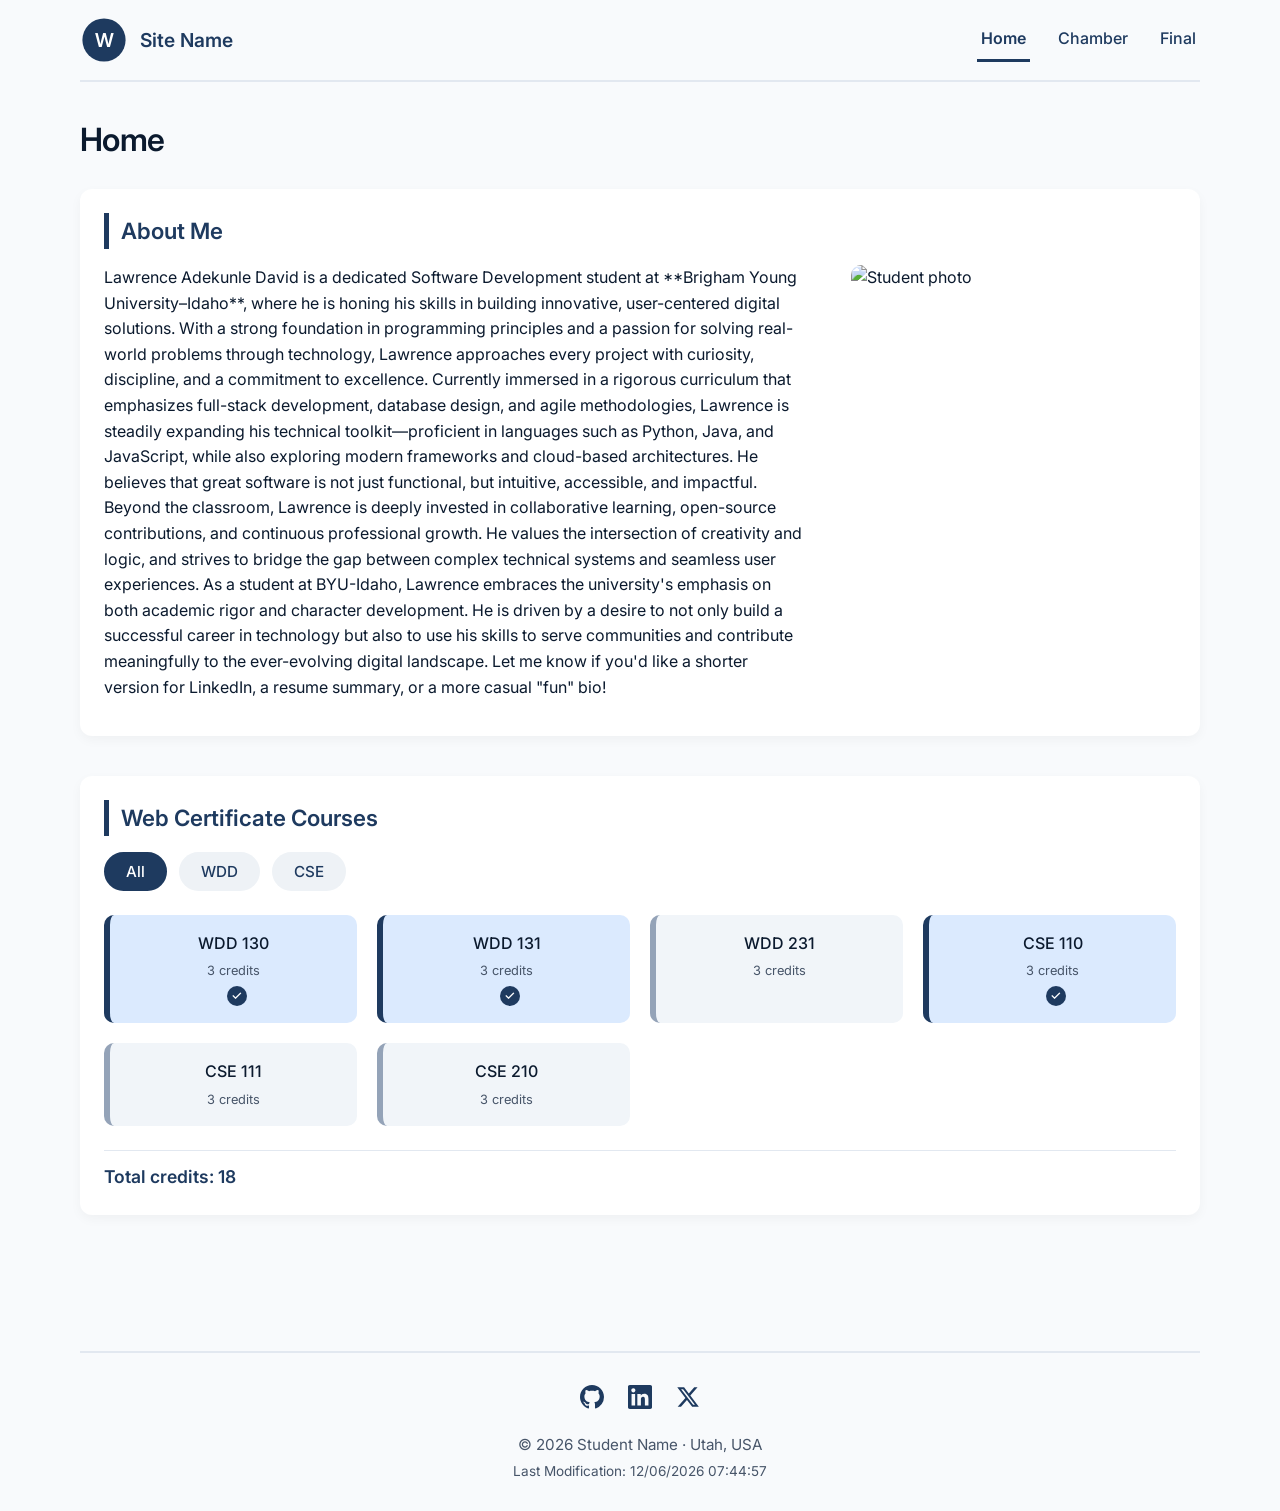
==== index.html @ ae9bb8e6 "update" ====
<!DOCTYPE html>
<html lang="en">
<head>
    <meta charset="UTF-8" />
    <meta name="viewport" content="width=device-width, initial-scale=1.0" />
    <meta name="description" content="WDD 231 – Web Frontend Development I course home page" />
    <meta name="author" content="Lawrence Adekunle David" />
    <title>WDD 231 · Home</title>

    <!-- Google Fonts -->
    <link rel="preconnect" href="https://fonts.googleapis.com" />
    <link rel="preconnect" href="https://fonts.gstatic.com" crossorigin />
    <link href="https://fonts.googleapis.com/css2?family=Inter:opsz,wght@14..32,400;14..32,600&display=swap" rel="stylesheet" />

    <!-- CSS -->
    <link rel="stylesheet" href="styles/normalize.css" />
    <link rel="stylesheet" href="styles/small.css" />
    <link rel="stylesheet" href="styles/larger.css" />

    <!-- JavaScript -->
    <script src="scripts/navigation.js" defer></script>
    <script src="scripts/date.js" defer></script>
    <script src="scripts/course.js" defer></script>
</head>
<body>
    <header>
        <div class="logo">
            <svg xmlns="http://www.w3.org/2000/svg" viewBox="0 0 100 100" width="48" height="48">
                <circle cx="50" cy="50" r="45" fill="#1e3a5f" />
                <text x="50" y="65" font-family="Inter, sans-serif" font-size="40" fill="white" text-anchor="middle" font-weight="600">W</text>
            </svg>
            <span class="site-name">Site Name</span>
        </div>

        <button id="hamburger" aria-label="Toggle navigation menu">
            <span class="bar"></span>
            <span class="bar"></span>
            <span class="bar"></span>
        </button>

        <nav id="primary-nav">
            <ul>
                <li><a href="index.html" class="active">Home</a></li>
                <li><a href="#">Chamber</a></li>
                <li><a href="#">Final</a></li>
            </ul>
        </nav>
    </header>

    <main>
        <h1>Home</h1>

        <!-- Section 1: About Me -->
        <section id="about">
            <h2>About Me</h2>
            <div class="about-content">
                <p>
Lawrence Adekunle David is a dedicated Software Development student at **Brigham Young University–Idaho**, where he is honing his skills in building innovative, user-centered digital solutions. With a strong foundation in programming principles and a passion for solving real-world problems through technology, Lawrence approaches every project with curiosity, discipline, and a commitment to excellence.

Currently immersed in a rigorous curriculum that emphasizes full-stack development, database design, and agile methodologies, Lawrence is steadily expanding his technical toolkit—proficient in languages such as Python, Java, and JavaScript, while also exploring modern frameworks and cloud-based architectures. He believes that great software is not just functional, but intuitive, accessible, and impactful.

Beyond the classroom, Lawrence is deeply invested in collaborative learning, open-source contributions, and continuous professional growth. He values the intersection of creativity and logic, and strives to bridge the gap between complex technical systems and seamless user experiences.

As a student at BYU-Idaho, Lawrence embraces the university's emphasis on both academic rigor and character development. He is driven by a desire to not only build a successful career in technology but also to use his skills to serve communities and contribute meaningfully to the ever-evolving digital landscape.

Let me know if you'd like a shorter version for LinkedIn, a resume summary, or a more casual "fun" bio!
                </p>
                <img src="images/student.webp" alt="Student photo" loading="lazy" width="300" height="200" />
            </div>
        </section>

        <!-- Section 2: Web Certificate Courses -->
        <section id="courses">
            <h2>Web Certificate Courses</h2>
            <div class="filter-buttons">
                <button id="filter-all" class="active-filter">All</button>
                <button id="filter-wdd">WDD</button>
                <button id="filter-cse">CSE</button>
            </div>

            <div id="course-cards" class="course-grid"></div>

            <p id="total-credits">Total credits: 0</p>
        </section>
    </main>

    <footer>
        <div class="social-links">
            <a href="#" aria-label="GitHub">
                <svg width="24" height="24" viewBox="0 0 24 24" fill="currentColor">
                    <path d="M12 0C5.37 0 0 5.37 0 12c0 5.31 3.435 9.795 8.205 11.385.6.105.825-.255.825-.57 0-.285-.015-1.23-.015-2.235-3.015.555-3.795-.735-4.035-1.41-.135-.345-.72-1.41-1.23-1.695-.42-.225-1.02-.78-.015-.795.945-.015 1.62.87 1.845 1.23 1.08 1.815 2.805 1.305 3.495.99.105-.78.42-1.305.765-1.605-2.67-.3-5.46-1.335-5.46-5.925 0-1.305.465-2.385 1.23-3.225-.12-.3-.54-1.53.12-3.15 0 0 1.005-.315 3.3 1.23.96-.27 1.98-.405 3-.405s2.04.135 3 .405c2.295-1.56 3.3-1.23 3.3-1.23.66 1.62.24 2.85.12 3.15.765.84 1.23 1.905 1.23 3.225 0 4.605-2.805 5.625-5.475 5.925.435.375.81 1.095.81 2.22 0 1.605-.015 2.895-.015 3.3 0 .315.225.69.825.57A12.02 12.02 0 0024 12c0-6.63-5.37-12-12-12z"/>
                </svg>
            </a>
            <a href="#" aria-label="LinkedIn">
                <svg width="24" height="24" viewBox="0 0 24 24" fill="currentColor">
                    <path d="M20.447 20.452h-3.554v-5.569c0-1.328-.027-3.037-1.852-3.037-1.853 0-2.136 1.445-2.136 2.939v5.667H9.351V9h3.414v1.561h.046c.477-.9 1.637-1.85 3.37-1.85 3.601 0 4.267 2.37 4.267 5.455v6.286zM5.337 7.433c-1.144 0-2.063-.926-2.063-2.065 0-1.138.92-2.063 2.063-2.063 1.14 0 2.064.925 2.064 2.063 0 1.139-.925 2.065-2.064 2.065zm1.782 13.019H3.555V9h3.564v11.452zM22.225 0H1.771C.792 0 0 .774 0 1.729v20.542C0 23.227.792 24 1.771 24h20.451C23.2 24 24 23.227 24 22.271V1.729C24 .774 23.2 0 22.222 0h.003z"/>
                </svg>
            </a>
            <a href="#" aria-label="X (Twitter)">
                <svg width="24" height="24" viewBox="0 0 24 24" fill="currentColor">
                    <path d="M18.244 2.25h3.308l-7.227 8.26 8.502 11.24H16.17l-5.214-6.817L4.99 21.75H1.68l7.73-8.835L1.254 2.25H8.08l4.713 6.231zm-1.161 17.52h1.833L7.084 4.126H5.117z"/>
                </svg>
            </a>
        </div>

        <p id="copyright">
            &copy; <span id="currentyear"></span> Student Name · Utah, USA
        </p>
        <p id="lastModified">Last Modification: </p>
    </footer>
</body>
</html>
---- styles/small.css ----
/* ----- SMALL.CSS - Mobile-first base styles ----- */

/* Reset & Base */
* {
    margin: 0;
    padding: 0;
    box-sizing: border-box;
}

body {
    font-family: 'Inter', sans-serif;
    background: #f8fafc;
    color: #0b1a2e;
    line-height: 1.6;
    max-width: 1200px;
    margin: 0 auto;
    padding: 0 1.25rem;
}

img {
    max-width: 100%;
    height: auto;
    display: block;
}

/* Color Variables */
:root {
    --primary: #1e3a5f;
    --primary-dark: #0b1a2e;
    --primary-light: #dbeafe;
    --bg-card: #fff;
    --bg-secondary: #f1f5f9;
    --bg-button: #eef2f6;
    --text: #0b1a2e;
    --text-secondary: #475569;
    --border: #e2e8f0;
    --accent: #94a3b8;
}

/* Header */
header {
    display: flex;
    align-items: center;
    justify-content: space-between;
    flex-wrap: wrap;
    padding: 1rem 0;
    border-bottom: 2px solid var(--border);
}

.logo {
    display: flex;
    align-items: center;
    gap: 0.75rem;
}

.site-name {
    font-weight: 600;
    font-size: 1.2rem;
    color: var(--primary);
}

/* Hamburger */
#hamburger {
    display: flex;
    flex-direction: column;
    gap: 5px;
    background: none;
    border: none;
    cursor: pointer;
    padding: 0.5rem;
}

#hamburger .bar {
    display: block;
    width: 28px;
    height: 3px;
    background: var(--primary);
    border-radius: 2px;
    transition: 0.25s;
}

/* Navigation */
#primary-nav {
    display: none;
    width: 100%;
    margin-top: 0.75rem;
}

#primary-nav.open {
    display: block;
}

#primary-nav ul {
    list-style: none;
    display: flex;
    flex-direction: column;
    gap: 0.5rem;
}

#primary-nav a {
    display: block;
    width: 100%;
    padding: 0.5rem 0.25rem;
    font-weight: 500;
    color: var(--primary);
    text-decoration: none;
    border-bottom: 3px solid transparent;
    transition: border-color 0.2s, color 0.2s;
}

#primary-nav a:hover,
#primary-nav a.active {
    border-bottom-color: var(--primary);
}

#primary-nav a.active {
    font-weight: 600;
}

/* Main */
main {
    padding: 2rem 0 3rem;
}

h1 {
    font-size: 2rem;
    font-weight: 600;
    color: var(--primary-dark);
    margin-bottom: 1.5rem;
    letter-spacing: -0.02em;
}

h2 {
    font-size: 1.4rem;
    font-weight: 600;
    color: var(--primary);
    margin-bottom: 1rem;
    padding-left: 0.75rem;
    border-left: 5px solid var(--primary);
}

/* Sections */
section {
    background: var(--bg-card);
    padding: 1.5rem;
    border-radius: 12px;
    box-shadow: 0 4px 12px rgba(0, 0, 0, 0.04);
    margin-bottom: 2.5rem;
}

/* About */
.about-content {
    display: grid;
    grid-template-columns: 1fr;
    gap: 1.5rem;
    align-items: start;
}

.about-content p {
    margin-bottom: 0.75rem;
}

.about-content img {
    border-radius: 10px;
    max-width: 360px;
    justify-self: center;
}

/* Courses */
.filter-buttons {
    display: flex;
    gap: 0.75rem;
    flex-wrap: wrap;
    margin-bottom: 1.5rem;
}

.filter-buttons button {
    padding: 0.5rem 1.25rem;
    font-family: inherit;
    font-weight: 500;
    font-size: 0.95rem;
    color: var(--primary);
    background: var(--bg-button);
    border: 2px solid transparent;
    border-radius: 40px;
    cursor: pointer;
    transition: background 0.2s, transform 0.1s;
}

.filter-buttons button:hover {
    background: #dce3ec;
    transform: scale(0.97);
}

.filter-buttons button.active-filter {
    color: #fff;
    background: var(--primary);
    border-color: var(--primary);
}

.course-grid {
    display: grid;
    grid-template-columns: repeat(auto-fill, minmax(160px, 1fr));
    gap: 1.25rem;
    margin: 1.5rem 0;
}

.course-card {
    padding: 1rem 0.75rem;
    font-weight: 500;
    text-align: center;
    color: var(--text);
    background: var(--bg-secondary);
    border-radius: 10px;
    border-left: 6px solid var(--accent);
    transition: box-shadow 0.2s;
}

.course-card.completed {
    background: var(--primary-light);
    border-left-color: var(--primary);
}

.course-card.completed::after {
    content: "✓";
    display: inline-flex;
    align-items: center;
    justify-content: center;
    width: 20px;
    height: 20px;
    margin-left: 0.4rem;
    font-size: 0.8rem;
    color: #fff;
    background: var(--primary);
    border-radius: 50%;
}

.course-card .credits {
    display: block;
    margin-top: 0.3rem;
    font-size: 0.8rem;
    font-weight: 400;
    color: var(--text-secondary);
}

#total-credits {
    padding-top: 0.75rem;
    margin-top: 0.75rem;
    font-weight: 600;
    font-size: 1.1rem;
    color: var(--primary);
    border-top: 1px solid var(--border);
}

/* Footer */
footer {
    padding: 2rem 0 1.5rem;
    margin-top: 3rem;
    text-align: center;
    color: var(--text-secondary);
    border-top: 2px solid var(--border);
}

footer p {
    margin: 0.25rem 0;
    font-size: 0.95rem;
}

#lastModified {
    font-size: 0.85rem;
}

.social-links {
    display: flex;
    justify-content: center;
    gap: 1.5rem;
    margin-bottom: 1rem;
}

.social-links a {
    color: var(--primary);
    transition: color 0.2s, transform 0.15s;
}

.social-links a:hover {
    color: var(--primary-dark);
    transform: translateY(-2px);
}
---- styles/larger.css ----
/* ----- LARGER.CSS - Styles for screens 640px and above ----- */

@media (min-width: 640px) {
    #hamburger {
        display: none;
    }

    #primary-nav {
        display: flex !important;
        width: auto;
        margin-top: 0;
    }

    #primary-nav ul {
        flex-direction: row;
        gap: 1.5rem;
    }

    #primary-nav a {
        display: inline-block;
        width: auto;
        padding: 0.5rem 0.25rem;
    }

    .about-content {
        grid-template-columns: 2fr 1fr;
        align-items: start;
    }

    .about-content img {
        max-width: 100%;
    }

    .course-grid {
        grid-template-columns: repeat(auto-fill, minmax(200px, 1fr));
    }
}

@media (min-width: 1024px) {
    body {
        padding: 0 2.5rem;
    }
}
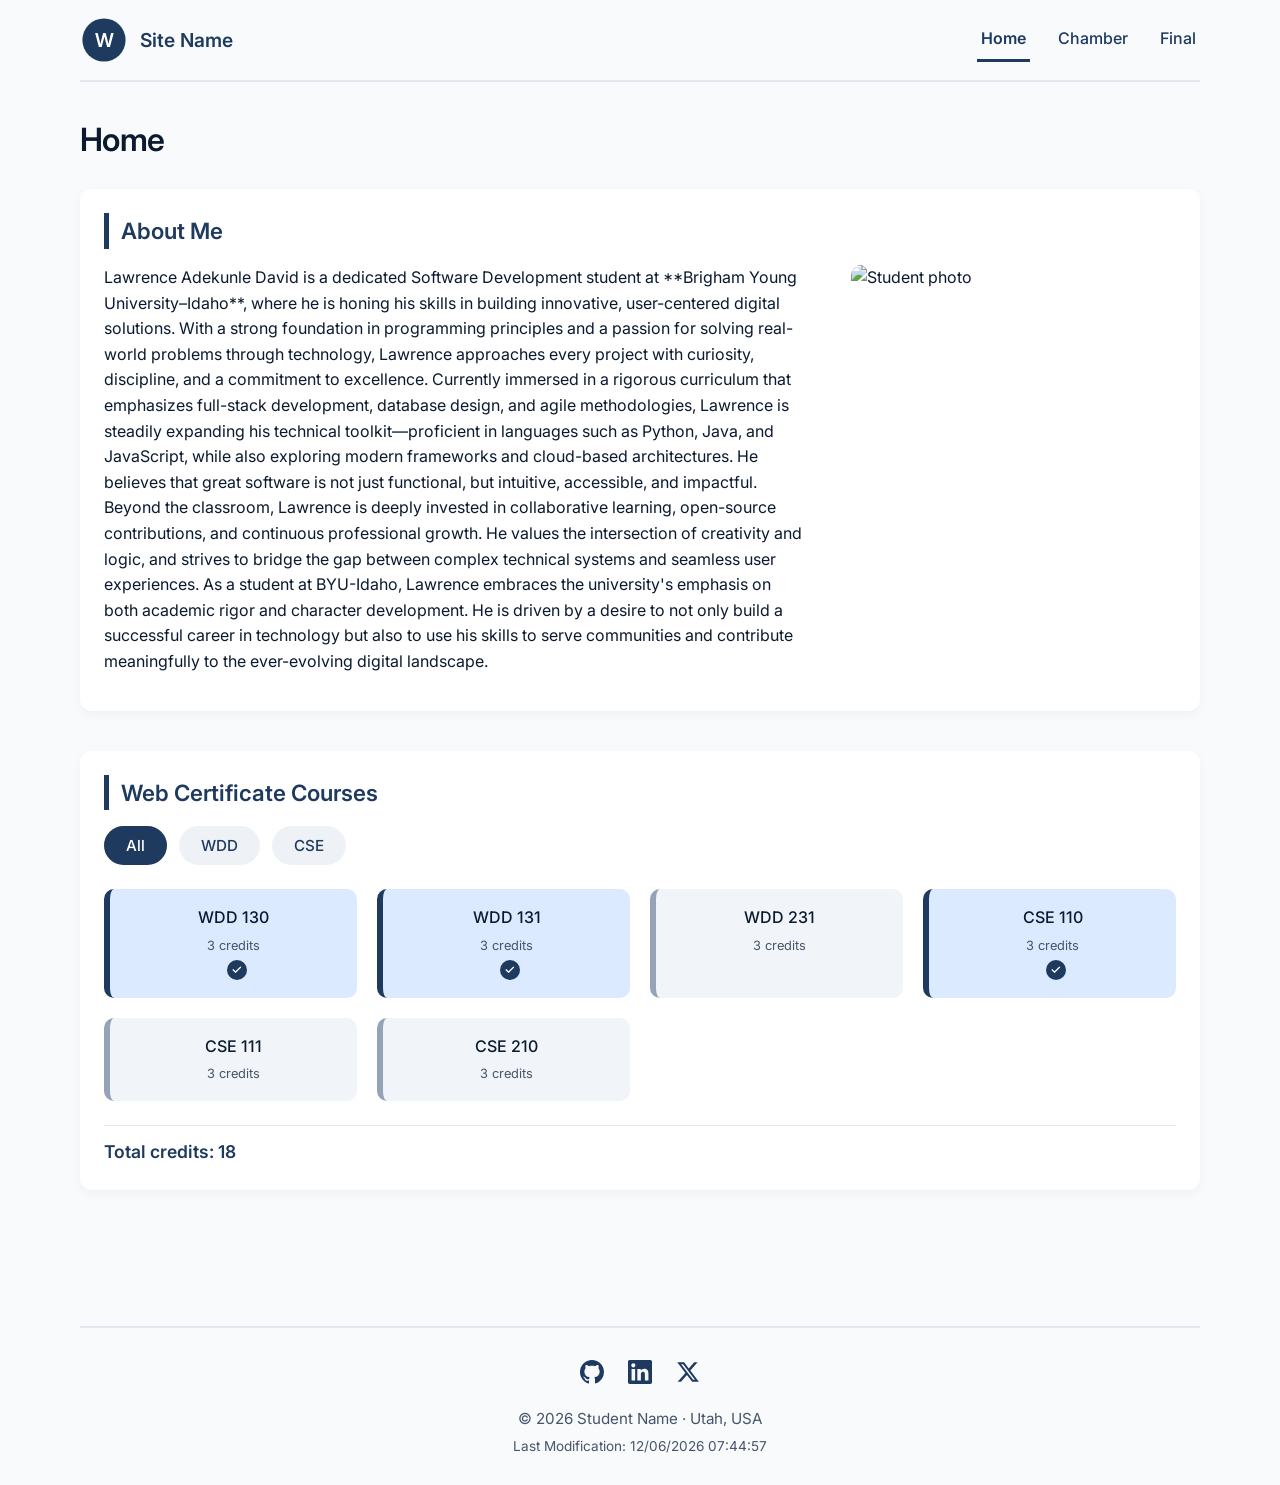
==== commit ee63efe9: "updates" ====
--- a/index.html
+++ b/index.html
@@ -62,8 +62,6 @@
 Beyond the classroom, Lawrence is deeply invested in collaborative learning, open-source contributions, and continuous professional growth. He values the intersection of creativity and logic, and strives to bridge the gap between complex technical systems and seamless user experiences.
 
 As a student at BYU-Idaho, Lawrence embraces the university's emphasis on both academic rigor and character development. He is driven by a desire to not only build a successful career in technology but also to use his skills to serve communities and contribute meaningfully to the ever-evolving digital landscape.
-
-Let me know if you'd like a shorter version for LinkedIn, a resume summary, or a more casual "fun" bio!
                 </p>
                 <img src="images/student.webp" alt="Student photo" loading="lazy" width="300" height="200" />
             </div>
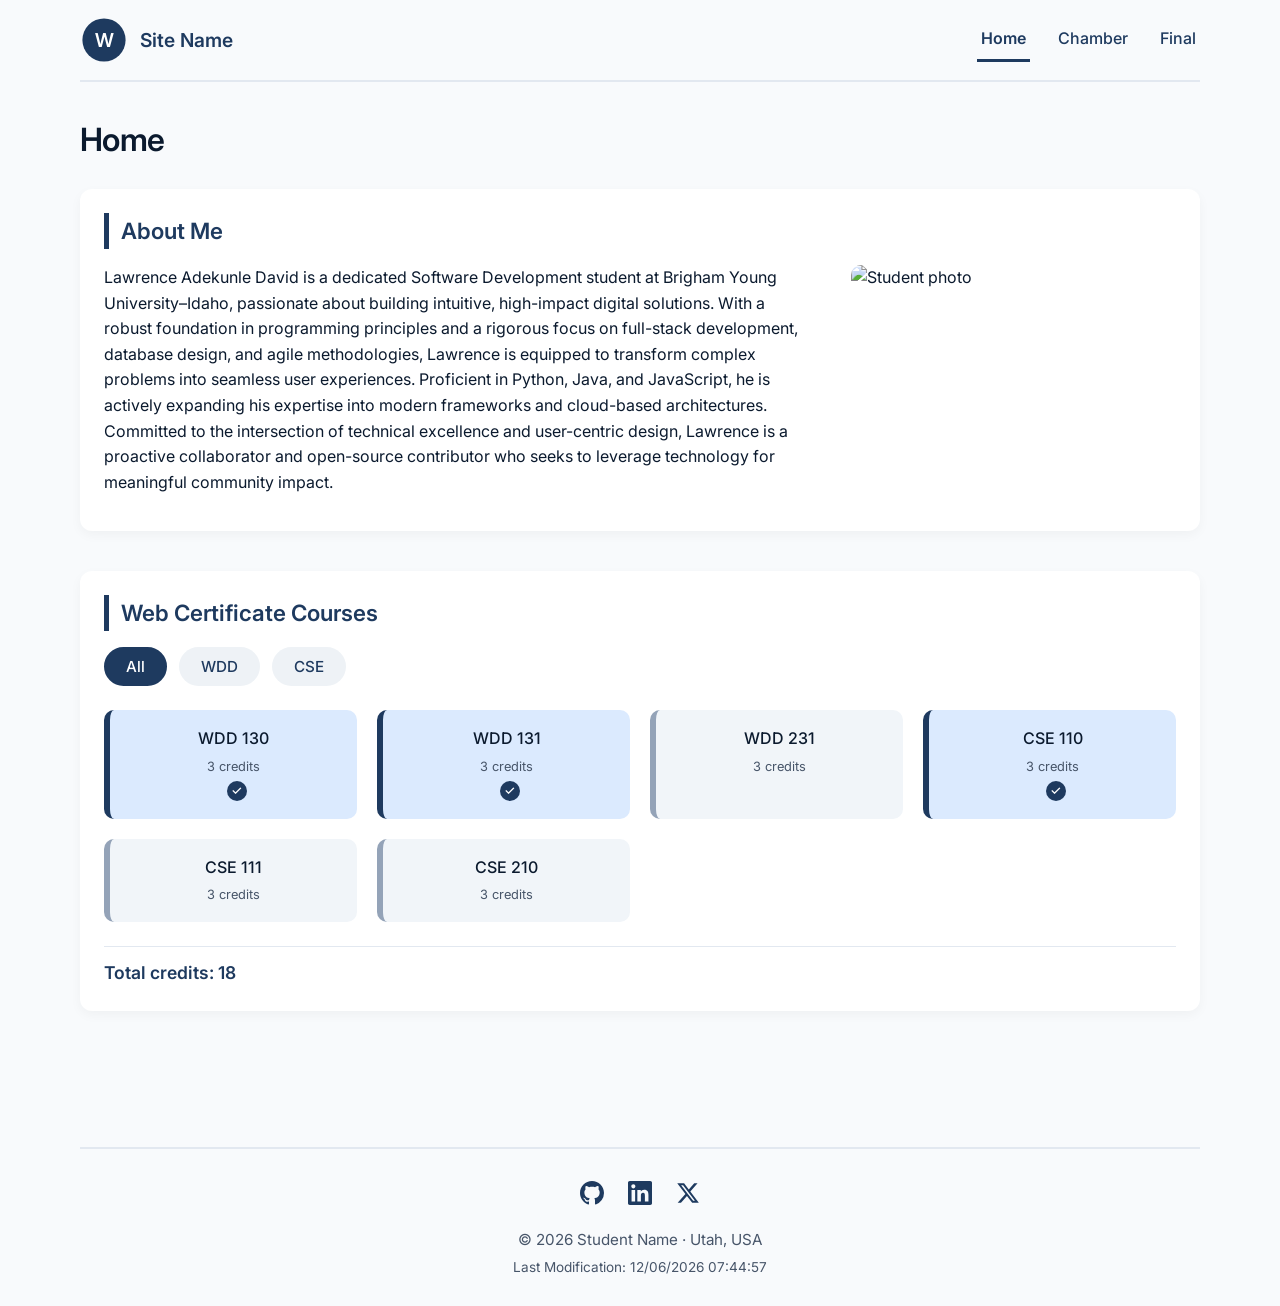
==== commit 6faaf3de: "update" ====
--- a/index.html
+++ b/index.html
@@ -55,13 +55,9 @@
             <h2>About Me</h2>
             <div class="about-content">
                 <p>
-Lawrence Adekunle David is a dedicated Software Development student at **Brigham Young University–Idaho**, where he is honing his skills in building innovative, user-centered digital solutions. With a strong foundation in programming principles and a passion for solving real-world problems through technology, Lawrence approaches every project with curiosity, discipline, and a commitment to excellence.
+Lawrence Adekunle David is a dedicated Software Development student at Brigham Young University–Idaho, passionate about building intuitive, high-impact digital solutions. With a robust foundation in programming principles and a rigorous focus on full-stack development, database design, and agile methodologies, Lawrence is equipped to transform complex problems into seamless user experiences. Proficient in Python, Java, and JavaScript, he is actively expanding his expertise into modern frameworks and cloud-based architectures. Committed to the intersection of technical excellence and user-centric design, Lawrence is a proactive collaborator and open-source contributor who seeks to leverage technology for meaningful community impact.
 
-Currently immersed in a rigorous curriculum that emphasizes full-stack development, database design, and agile methodologies, Lawrence is steadily expanding his technical toolkit—proficient in languages such as Python, Java, and JavaScript, while also exploring modern frameworks and cloud-based architectures. He believes that great software is not just functional, but intuitive, accessible, and impactful.
 
-Beyond the classroom, Lawrence is deeply invested in collaborative learning, open-source contributions, and continuous professional growth. He values the intersection of creativity and logic, and strives to bridge the gap between complex technical systems and seamless user experiences.
-
-As a student at BYU-Idaho, Lawrence embraces the university's emphasis on both academic rigor and character development. He is driven by a desire to not only build a successful career in technology but also to use his skills to serve communities and contribute meaningfully to the ever-evolving digital landscape.
                 </p>
                 <img src="images/student.webp" alt="Student photo" loading="lazy" width="300" height="200" />
             </div>
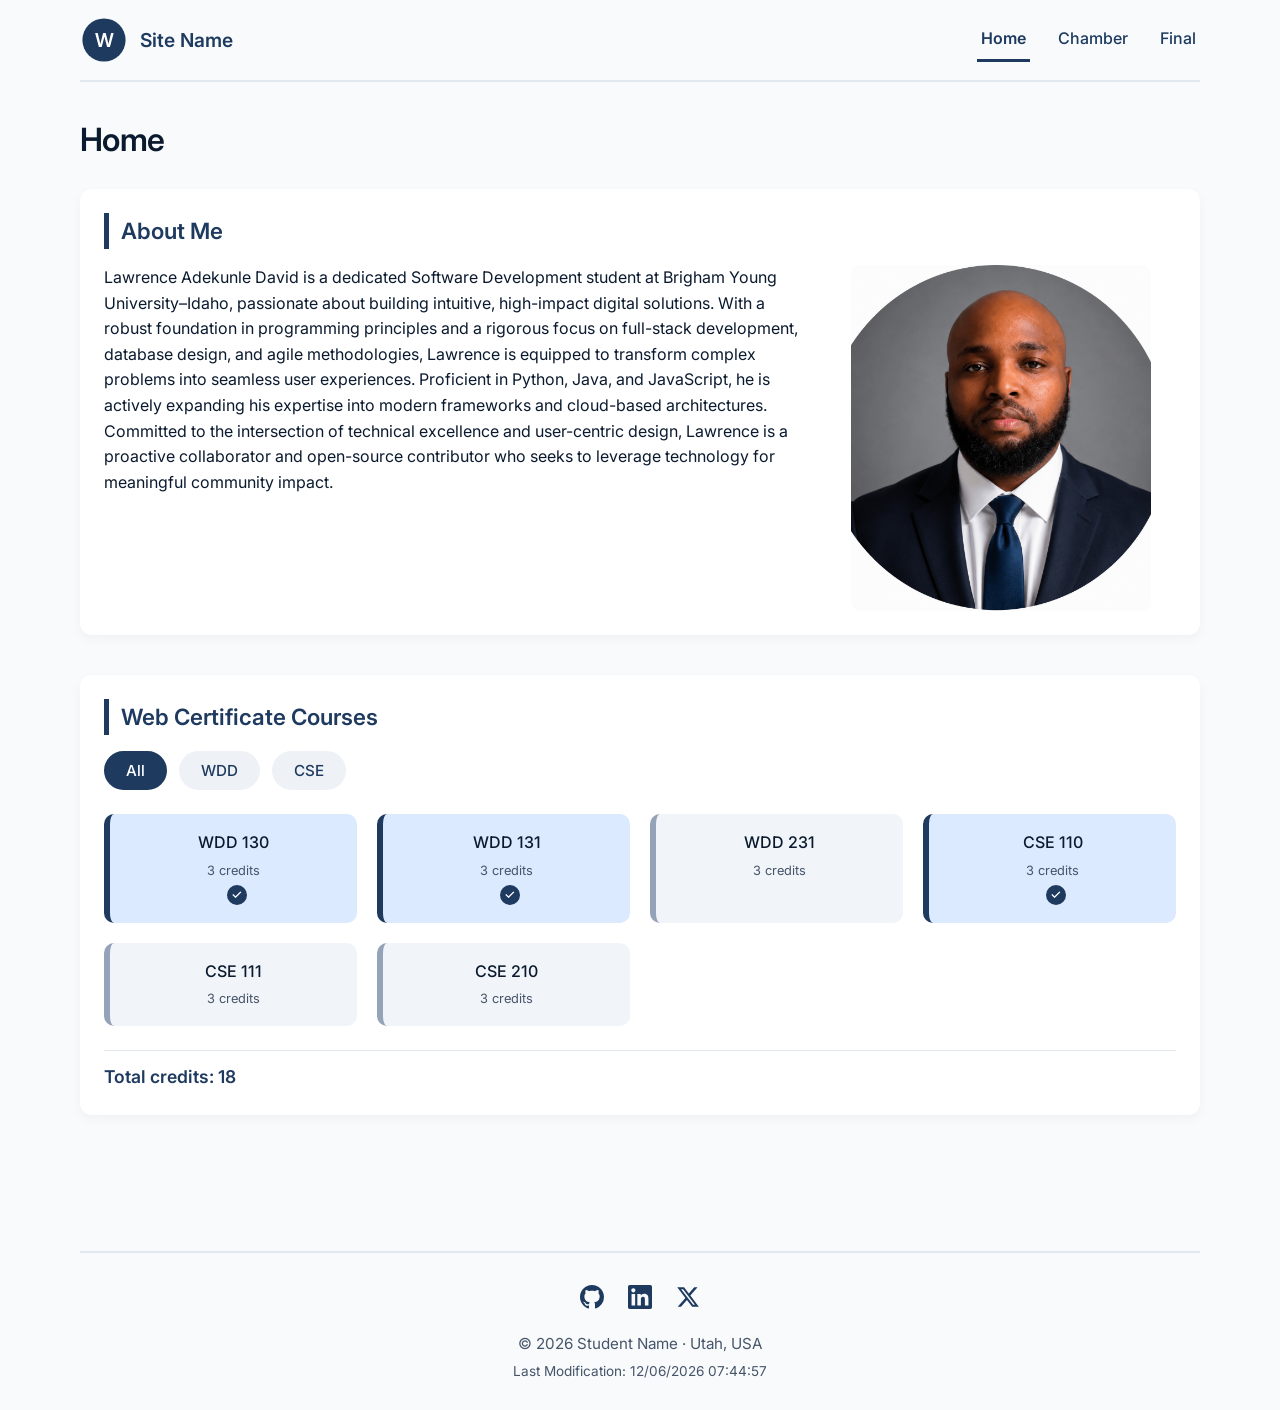
==== commit ab897acb: "updates" ====
--- a/index.html
+++ b/index.html
@@ -59,7 +59,7 @@
 
 
                 </p>
-                <img src="images/student.webp" alt="Student photo" loading="lazy" width="300" height="200" />
+                <img src="images/law.png" alt="Student photo" loading="lazy" width="300" height="200" />
             </div>
         </section>
 
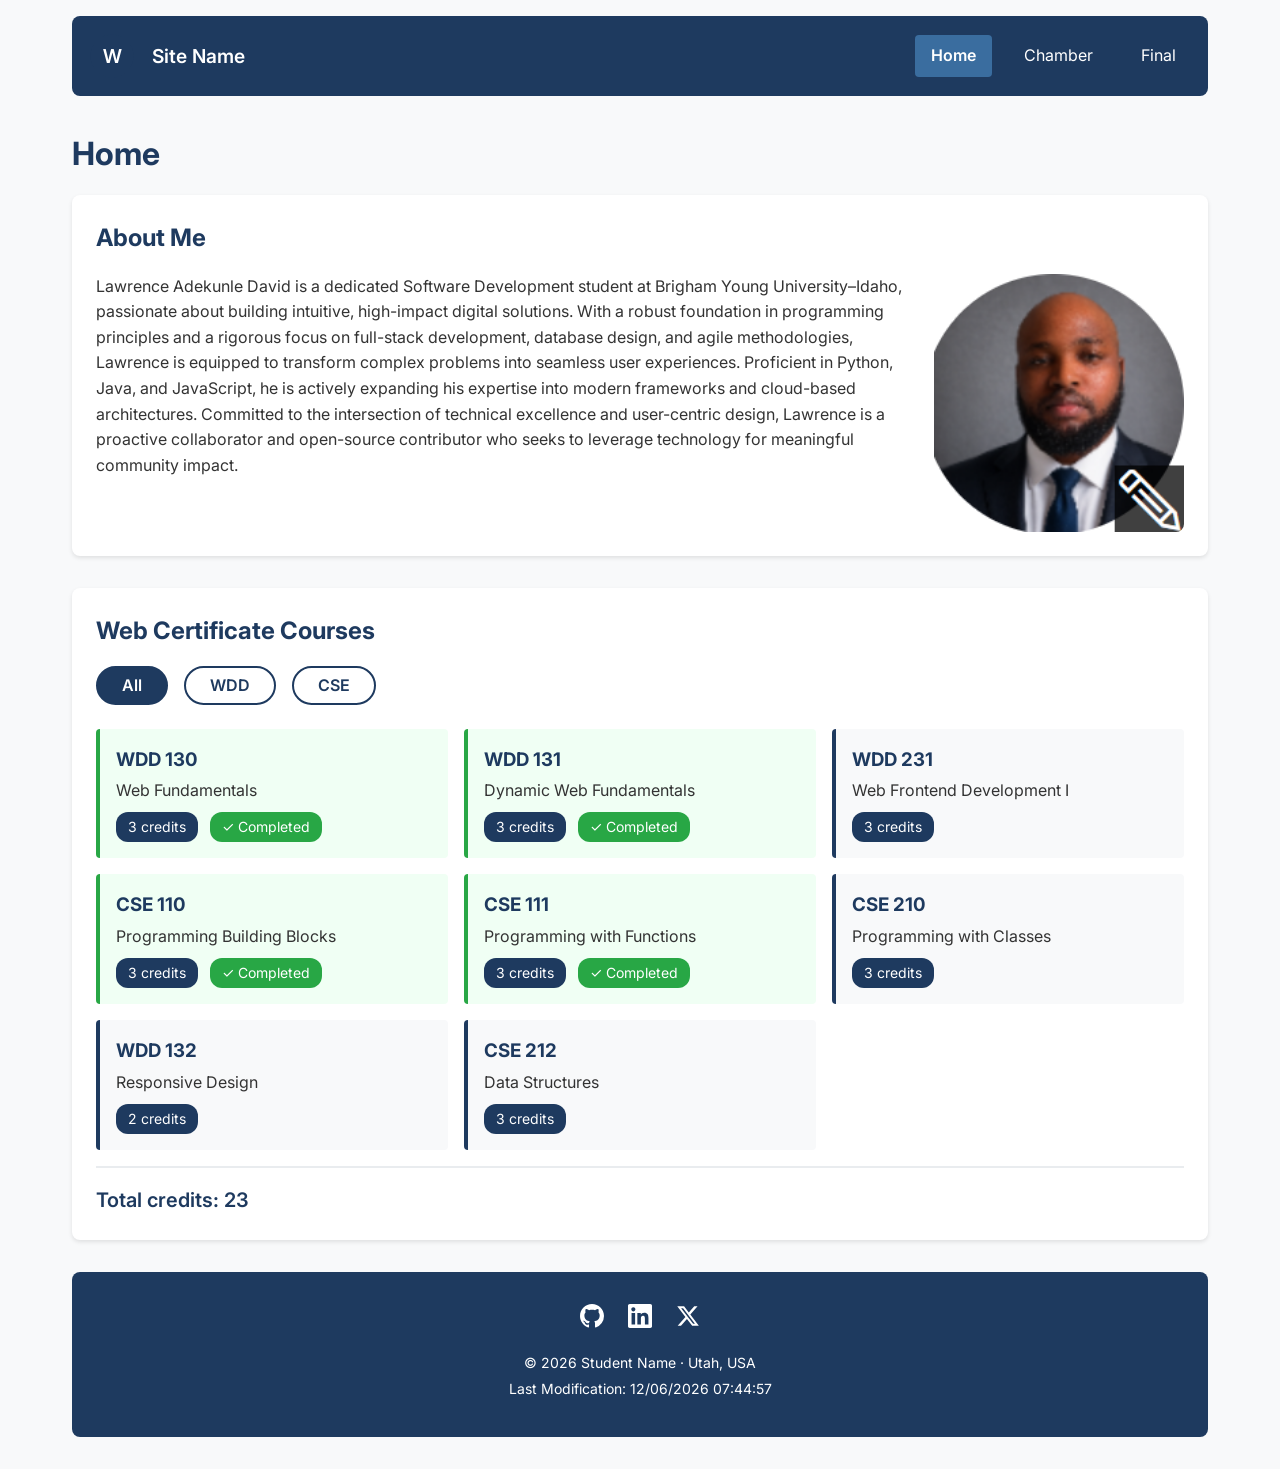
==== commit b015807a: "update" ====
--- a/index.html
+++ b/index.html
@@ -41,7 +41,7 @@
         <nav id="primary-nav">
             <ul>
                 <li><a href="index.html" class="active">Home</a></li>
-                <li><a href="#">Chamber</a></li>
+                <li><a href="chamber/directory.html">Chamber</a></li>
                 <li><a href="#">Final</a></li>
             </ul>
         </nav>
--- a/styles/small.css
+++ b/styles/small.css
@@ -1,6 +1,4 @@
-/* ----- SMALL.CSS - Mobile-first base styles ----- */
-
-/* Reset & Base */
+/* Reset and Base */
 * {
     margin: 0;
     padding: 0;
@@ -9,57 +7,39 @@
 
 body {
     font-family: 'Inter', sans-serif;
-    background: #f8fafc;
-    color: #0b1a2e;
     line-height: 1.6;
+    color: #333;
+    background-color: #f8f9fa;
     max-width: 1200px;
     margin: 0 auto;
-    padding: 0 1.25rem;
-}
-
-img {
-    max-width: 100%;
-    height: auto;
-    display: block;
-}
-
-/* Color Variables */
-:root {
-    --primary: #1e3a5f;
-    --primary-dark: #0b1a2e;
-    --primary-light: #dbeafe;
-    --bg-card: #fff;
-    --bg-secondary: #f1f5f9;
-    --bg-button: #eef2f6;
-    --text: #0b1a2e;
-    --text-secondary: #475569;
-    --border: #e2e8f0;
-    --accent: #94a3b8;
+    padding: 0 1rem;
 }
 
 /* Header */
 header {
     display: flex;
+    justify-content: space-between;
     align-items: center;
-    justify-content: space-between;
-    flex-wrap: wrap;
     padding: 1rem 0;
-    border-bottom: 2px solid var(--border);
+    background-color: #1e3a5f;
+    color: white;
+    border-radius: 8px;
+    margin: 1rem 0;
+    padding: 1rem;
 }
 
 .logo {
     display: flex;
     align-items: center;
-    gap: 0.75rem;
+    gap: 1rem;
 }
 
 .site-name {
-    font-weight: 600;
     font-size: 1.2rem;
-    color: var(--primary);
-}
-
-/* Hamburger */
+    font-weight: 600;
+}
+
+/* Hamburger Menu */
 #hamburger {
     display: flex;
     flex-direction: column;
@@ -67,27 +47,45 @@
     background: none;
     border: none;
     cursor: pointer;
-    padding: 0.5rem;
+    padding: 5px;
+    z-index: 10;
 }
 
 #hamburger .bar {
-    display: block;
-    width: 28px;
+    width: 25px;
     height: 3px;
-    background: var(--primary);
-    border-radius: 2px;
-    transition: 0.25s;
+    background-color: white;
+    transition: 0.3s ease;
+    border-radius: 3px;
+}
+
+#hamburger.active .bar:nth-child(1) {
+    transform: rotate(45deg) translate(5px, 5px);
+}
+
+#hamburger.active .bar:nth-child(2) {
+    opacity: 0;
+}
+
+#hamburger.active .bar:nth-child(3) {
+    transform: rotate(-45deg) translate(5px, -5px);
 }
 
 /* Navigation */
 #primary-nav {
     display: none;
     width: 100%;
-    margin-top: 0.75rem;
 }
 
 #primary-nav.open {
     display: block;
+    position: absolute;
+    top: 80px;
+    left: 0;
+    right: 0;
+    background-color: #1e3a5f;
+    padding: 1rem;
+    border-radius: 0 0 8px 8px;
 }
 
 #primary-nav ul {
@@ -98,176 +96,165 @@
 }
 
 #primary-nav a {
+    color: white;
+    text-decoration: none;
+    padding: 0.5rem 1rem;
+    border-radius: 4px;
     display: block;
+    transition: background-color 0.3s;
+}
+
+#primary-nav a:hover {
+    background-color: #2a4d7a;
+}
+
+#primary-nav a.active {
+    background-color: #3a6d9f;
+    font-weight: 600;
+}
+
+/* Main Content */
+h1 {
+    margin: 2rem 0 1rem;
+    color: #1e3a5f;
+    font-size: 2rem;
+}
+
+h2 {
+    color: #1e3a5f;
+    margin-bottom: 1rem;
+}
+
+/* About Section */
+#about {
+    background: white;
+    padding: 1.5rem;
+    border-radius: 8px;
+    box-shadow: 0 2px 4px rgba(0,0,0,0.1);
+    margin-bottom: 2rem;
+}
+
+.about-content {
+    display: flex;
+    flex-direction: column;
+    gap: 1rem;
+    align-items: center;
+}
+
+.about-content img {
+    border-radius: 8px;
     width: 100%;
-    padding: 0.5rem 0.25rem;
-    font-weight: 500;
-    color: var(--primary);
-    text-decoration: none;
-    border-bottom: 3px solid transparent;
-    transition: border-color 0.2s, color 0.2s;
-}
-
-#primary-nav a:hover,
-#primary-nav a.active {
-    border-bottom-color: var(--primary);
-}
-
-#primary-nav a.active {
-    font-weight: 600;
-}
-
-/* Main */
-main {
-    padding: 2rem 0 3rem;
-}
-
-h1 {
-    font-size: 2rem;
-    font-weight: 600;
-    color: var(--primary-dark);
+    max-width: 300px;
+    height: auto;
+}
+
+/* Courses Section */
+#courses {
+    background: white;
+    padding: 1.5rem;
+    border-radius: 8px;
+    box-shadow: 0 2px 4px rgba(0,0,0,0.1);
+    margin-bottom: 2rem;
+}
+
+.filter-buttons {
+    display: flex;
+    gap: 0.5rem;
     margin-bottom: 1.5rem;
-    letter-spacing: -0.02em;
-}
-
-h2 {
-    font-size: 1.4rem;
-    font-weight: 600;
-    color: var(--primary);
-    margin-bottom: 1rem;
-    padding-left: 0.75rem;
-    border-left: 5px solid var(--primary);
-}
-
-/* Sections */
-section {
-    background: var(--bg-card);
-    padding: 1.5rem;
-    border-radius: 12px;
-    box-shadow: 0 4px 12px rgba(0, 0, 0, 0.04);
-    margin-bottom: 2.5rem;
-}
-
-/* About */
-.about-content {
+    flex-wrap: wrap;
+}
+
+.filter-buttons button {
+    padding: 0.5rem 1.5rem;
+    border: 2px solid #1e3a5f;
+    background: transparent;
+    color: #1e3a5f;
+    border-radius: 25px;
+    cursor: pointer;
+    font-weight: 600;
+    transition: all 0.3s;
+    font-family: 'Inter', sans-serif;
+}
+
+.filter-buttons button:hover {
+    background: #1e3a5f;
+    color: white;
+}
+
+.filter-buttons button.active-filter {
+    background: #1e3a5f;
+    color: white;
+}
+
+/* Course Grid */
+.course-grid {
     display: grid;
     grid-template-columns: 1fr;
-    gap: 1.5rem;
-    align-items: start;
-}
-
-.about-content p {
-    margin-bottom: 0.75rem;
-}
-
-.about-content img {
-    border-radius: 10px;
-    max-width: 360px;
-    justify-self: center;
-}
-
-/* Courses */
-.filter-buttons {
-    display: flex;
-    gap: 0.75rem;
-    flex-wrap: wrap;
-    margin-bottom: 1.5rem;
-}
-
-.filter-buttons button {
-    padding: 0.5rem 1.25rem;
-    font-family: inherit;
-    font-weight: 500;
-    font-size: 0.95rem;
-    color: var(--primary);
-    background: var(--bg-button);
-    border: 2px solid transparent;
-    border-radius: 40px;
-    cursor: pointer;
-    transition: background 0.2s, transform 0.1s;
-}
-
-.filter-buttons button:hover {
-    background: #dce3ec;
-    transform: scale(0.97);
-}
-
-.filter-buttons button.active-filter {
-    color: #fff;
-    background: var(--primary);
-    border-color: var(--primary);
-}
-
-.course-grid {
-    display: grid;
-    grid-template-columns: repeat(auto-fill, minmax(160px, 1fr));
-    gap: 1.25rem;
-    margin: 1.5rem 0;
+    gap: 1rem;
+    margin-bottom: 1rem;
 }
 
 .course-card {
-    padding: 1rem 0.75rem;
-    font-weight: 500;
-    text-align: center;
-    color: var(--text);
-    background: var(--bg-secondary);
-    border-radius: 10px;
-    border-left: 6px solid var(--accent);
-    transition: box-shadow 0.2s;
+    background: #f8f9fa;
+    border-left: 4px solid #1e3a5f;
+    padding: 1rem;
+    border-radius: 4px;
+    transition: transform 0.2s;
+}
+
+.course-card:hover {
+    transform: translateY(-2px);
+    box-shadow: 0 4px 8px rgba(0,0,0,0.1);
 }
 
 .course-card.completed {
-    background: var(--primary-light);
-    border-left-color: var(--primary);
-}
-
-.course-card.completed::after {
-    content: "✓";
-    display: inline-flex;
-    align-items: center;
-    justify-content: center;
-    width: 20px;
-    height: 20px;
-    margin-left: 0.4rem;
-    font-size: 0.8rem;
-    color: #fff;
-    background: var(--primary);
-    border-radius: 50%;
+    border-left-color: #28a745;
+    background: #f0fff4;
+}
+
+.course-card h3 {
+    color: #1e3a5f;
+    margin-bottom: 0.25rem;
 }
 
 .course-card .credits {
-    display: block;
-    margin-top: 0.3rem;
-    font-size: 0.8rem;
-    font-weight: 400;
-    color: var(--text-secondary);
-}
-
+    display: inline-block;
+    background: #1e3a5f;
+    color: white;
+    padding: 0.25rem 0.75rem;
+    border-radius: 12px;
+    font-size: 0.875rem;
+    margin-top: 0.5rem;
+}
+
+.course-card .completed-badge {
+    display: inline-block;
+    background: #28a745;
+    color: white;
+    padding: 0.25rem 0.75rem;
+    border-radius: 12px;
+    font-size: 0.875rem;
+    margin-left: 0.5rem;
+}
+
+/* Total Credits */
 #total-credits {
-    padding-top: 0.75rem;
-    margin-top: 0.75rem;
-    font-weight: 600;
-    font-size: 1.1rem;
-    color: var(--primary);
-    border-top: 1px solid var(--border);
+    font-size: 1.25rem;
+    font-weight: 600;
+    color: #1e3a5f;
+    margin-top: 1rem;
+    padding-top: 1rem;
+    border-top: 2px solid #e9ecef;
 }
 
 /* Footer */
 footer {
-    padding: 2rem 0 1.5rem;
-    margin-top: 3rem;
+    background: #1e3a5f;
+    color: white;
+    padding: 2rem 1.5rem;
+    border-radius: 8px;
+    margin: 2rem 0;
     text-align: center;
-    color: var(--text-secondary);
-    border-top: 2px solid var(--border);
-}
-
-footer p {
-    margin: 0.25rem 0;
-    font-size: 0.95rem;
-}
-
-#lastModified {
-    font-size: 0.85rem;
 }
 
 .social-links {
@@ -278,11 +265,15 @@
 }
 
 .social-links a {
-    color: var(--primary);
-    transition: color 0.2s, transform 0.15s;
+    color: white;
+    transition: color 0.3s;
 }
 
 .social-links a:hover {
-    color: var(--primary-dark);
-    transform: translateY(-2px);
+    color: #a8c8f0;
+}
+
+footer p {
+    margin: 0.25rem 0;
+    font-size: 0.875rem;
 }
--- a/styles/larger.css
+++ b/styles/larger.css
@@ -1,43 +1,58 @@
-/* ----- LARGER.CSS - Styles for screens 640px and above ----- */
-
-@media (min-width: 640px) {
+@media screen and (min-width: 768px) {
+    /* Navigation */
     #hamburger {
         display: none;
     }
 
     #primary-nav {
-        display: flex !important;
+        display: block !important;
+        position: static;
         width: auto;
-        margin-top: 0;
+        background: transparent;
+        padding: 0;
     }
 
     #primary-nav ul {
         flex-direction: row;
-        gap: 1.5rem;
+        gap: 1rem;
     }
 
     #primary-nav a {
-        display: inline-block;
-        width: auto;
-        padding: 0.5rem 0.25rem;
+        padding: 0.5rem 1rem;
     }
 
+    /* About Content */
     .about-content {
-        grid-template-columns: 2fr 1fr;
-        align-items: start;
+        flex-direction: row;
+        gap: 2rem;
+        align-items: flex-start;
+    }
+
+    .about-content p {
+        flex: 1;
     }
 
     .about-content img {
-        max-width: 100%;
+        max-width: 250px;
     }
 
+    /* Course Grid */
     .course-grid {
-        grid-template-columns: repeat(auto-fill, minmax(200px, 1fr));
+        grid-template-columns: repeat(2, 1fr);
+    }
+
+    /* Filter Buttons */
+    .filter-buttons {
+        gap: 1rem;
     }
 }
 
-@media (min-width: 1024px) {
+@media screen and (min-width: 1024px) {
+    .course-grid {
+        grid-template-columns: repeat(3, 1fr);
+    }
+
     body {
-        padding: 0 2.5rem;
+        padding: 0 2rem;
     }
 }
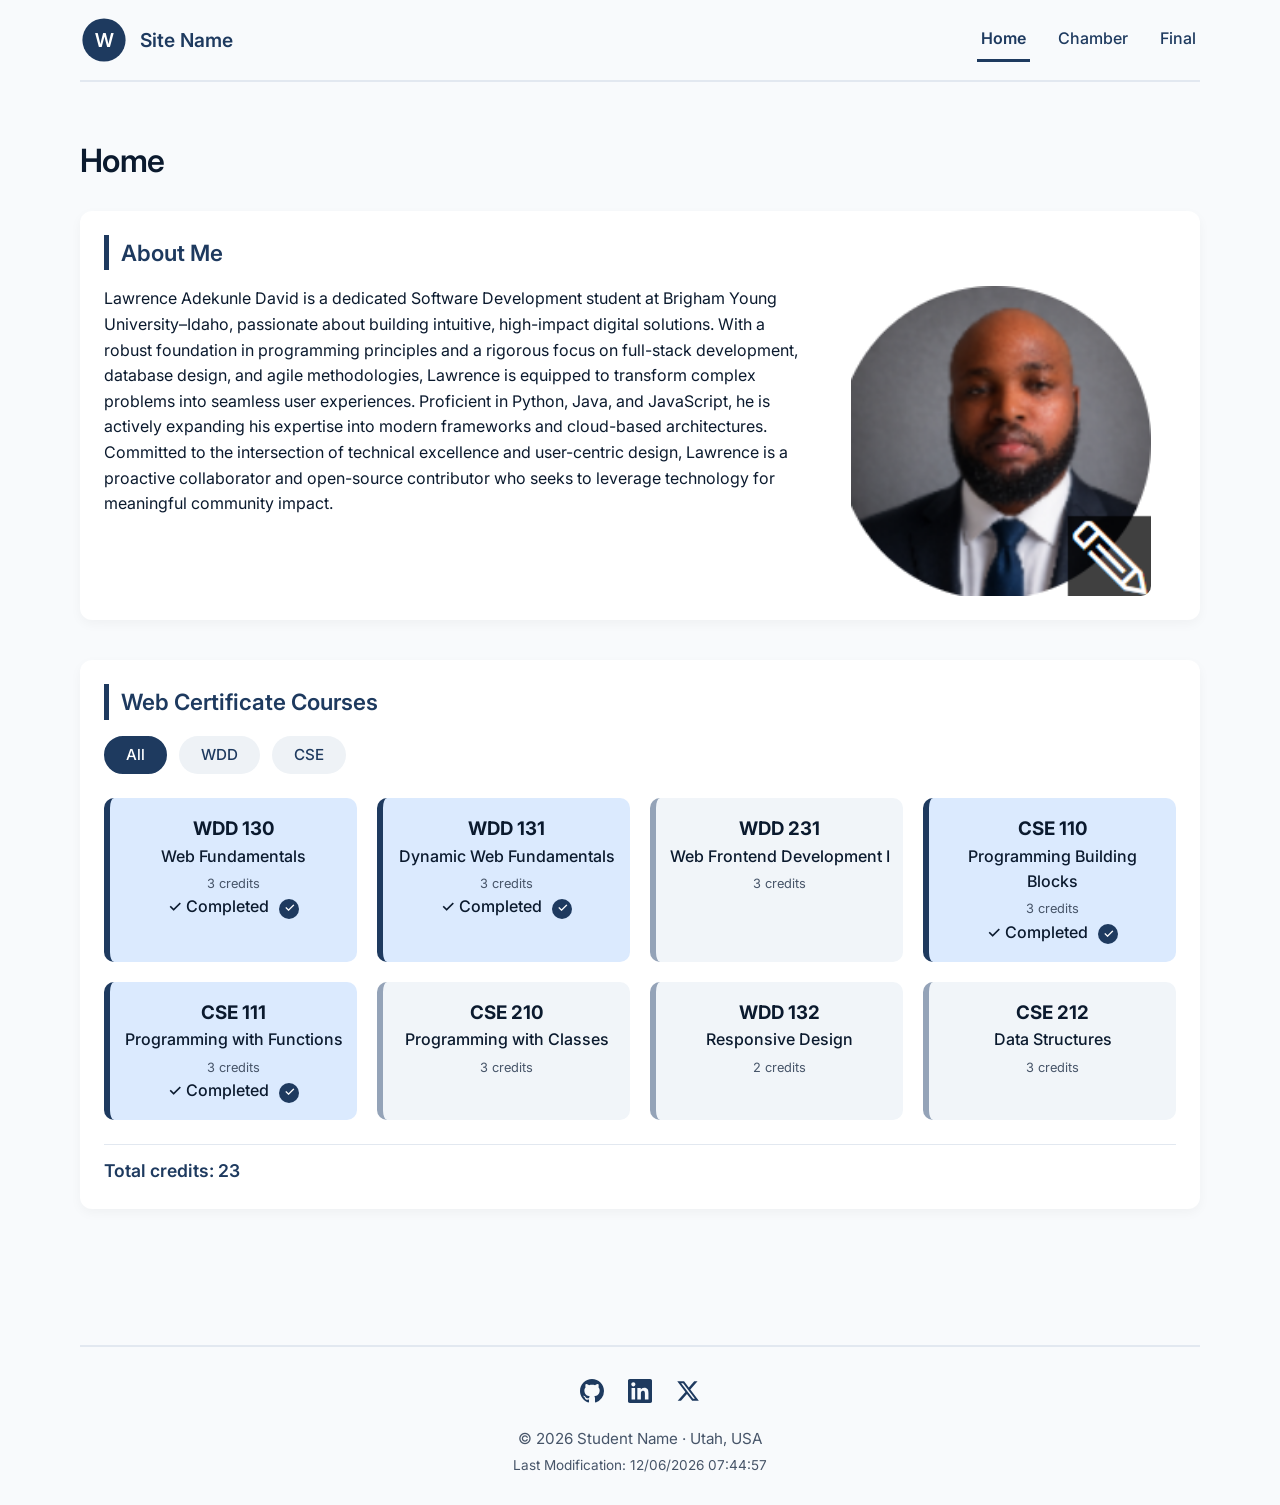
==== commit 6a520821: "update" ====
--- a/index.html
+++ b/index.html
@@ -41,7 +41,7 @@
         <nav id="primary-nav">
             <ul>
                 <li><a href="index.html" class="active">Home</a></li>
-                <li><a href="chamber/directory.html">Chamber</a></li>
+                <li><a href="chamber/index.html">Chamber</a></li>
                 <li><a href="#">Final</a></li>
             </ul>
         </nav>
--- a/styles/small.css
+++ b/styles/small.css
@@ -1,4 +1,6 @@
-/* Reset and Base */
+/* ----- SMALL.CSS - Mobile-first base styles ----- */
+
+/* Reset & Base */
 * {
     margin: 0;
     padding: 0;
@@ -7,39 +9,57 @@
 
 body {
     font-family: 'Inter', sans-serif;
+    background: #f8fafc;
+    color: #0b1a2e;
     line-height: 1.6;
-    color: #333;
-    background-color: #f8f9fa;
     max-width: 1200px;
     margin: 0 auto;
-    padding: 0 1rem;
+    padding: 0 1.25rem;
+}
+
+img {
+    max-width: 100%;
+    height: auto;
+    display: block;
+}
+
+/* Color Variables */
+:root {
+    --primary: #1e3a5f;
+    --primary-dark: #0b1a2e;
+    --primary-light: #dbeafe;
+    --bg-card: #fff;
+    --bg-secondary: #f1f5f9;
+    --bg-button: #eef2f6;
+    --text: #0b1a2e;
+    --text-secondary: #475569;
+    --border: #e2e8f0;
+    --accent: #94a3b8;
 }
 
 /* Header */
 header {
     display: flex;
+    align-items: center;
     justify-content: space-between;
+    flex-wrap: wrap;
+    padding: 1rem 0;
+    border-bottom: 2px solid var(--border);
+}
+
+.logo {
+    display: flex;
     align-items: center;
-    padding: 1rem 0;
-    background-color: #1e3a5f;
-    color: white;
-    border-radius: 8px;
-    margin: 1rem 0;
-    padding: 1rem;
-}
-
-.logo {
-    display: flex;
-    align-items: center;
-    gap: 1rem;
+    gap: 0.75rem;
 }
 
 .site-name {
+    font-weight: 600;
     font-size: 1.2rem;
-    font-weight: 600;
-}
-
-/* Hamburger Menu */
+    color: var(--primary);
+}
+
+/* Hamburger */
 #hamburger {
     display: flex;
     flex-direction: column;
@@ -47,45 +67,27 @@
     background: none;
     border: none;
     cursor: pointer;
-    padding: 5px;
-    z-index: 10;
+    padding: 0.5rem;
 }
 
 #hamburger .bar {
-    width: 25px;
+    display: block;
+    width: 28px;
     height: 3px;
-    background-color: white;
-    transition: 0.3s ease;
-    border-radius: 3px;
-}
-
-#hamburger.active .bar:nth-child(1) {
-    transform: rotate(45deg) translate(5px, 5px);
-}
-
-#hamburger.active .bar:nth-child(2) {
-    opacity: 0;
-}
-
-#hamburger.active .bar:nth-child(3) {
-    transform: rotate(-45deg) translate(5px, -5px);
+    background: var(--primary);
+    border-radius: 2px;
+    transition: 0.25s;
 }
 
 /* Navigation */
 #primary-nav {
     display: none;
     width: 100%;
+    margin-top: 0.75rem;
 }
 
 #primary-nav.open {
     display: block;
-    position: absolute;
-    top: 80px;
-    left: 0;
-    right: 0;
-    background-color: #1e3a5f;
-    padding: 1rem;
-    border-radius: 0 0 8px 8px;
 }
 
 #primary-nav ul {
@@ -96,165 +98,176 @@
 }
 
 #primary-nav a {
-    color: white;
+    display: block;
+    width: 100%;
+    padding: 0.5rem 0.25rem;
+    font-weight: 500;
+    color: var(--primary);
     text-decoration: none;
-    padding: 0.5rem 1rem;
-    border-radius: 4px;
-    display: block;
-    transition: background-color 0.3s;
-}
-
-#primary-nav a:hover {
-    background-color: #2a4d7a;
-}
-
+    border-bottom: 3px solid transparent;
+    transition: border-color 0.2s, color 0.2s;
+}
+
+#primary-nav a:hover,
 #primary-nav a.active {
-    background-color: #3a6d9f;
-    font-weight: 600;
-}
-
-/* Main Content */
+    border-bottom-color: var(--primary);
+}
+
+#primary-nav a.active {
+    font-weight: 600;
+}
+
+/* Main */
+main {
+    padding: 2rem 0 3rem;
+}
+
 h1 {
-    margin: 2rem 0 1rem;
-    color: #1e3a5f;
     font-size: 2rem;
+    font-weight: 600;
+    color: var(--primary-dark);
+    margin-bottom: 1.5rem;
+    letter-spacing: -0.02em;
 }
 
 h2 {
-    color: #1e3a5f;
+    font-size: 1.4rem;
+    font-weight: 600;
+    color: var(--primary);
     margin-bottom: 1rem;
-}
-
-/* About Section */
-#about {
-    background: white;
+    padding-left: 0.75rem;
+    border-left: 5px solid var(--primary);
+}
+
+/* Sections */
+section {
+    background: var(--bg-card);
     padding: 1.5rem;
-    border-radius: 8px;
-    box-shadow: 0 2px 4px rgba(0,0,0,0.1);
-    margin-bottom: 2rem;
-}
-
+    border-radius: 12px;
+    box-shadow: 0 4px 12px rgba(0, 0, 0, 0.04);
+    margin-bottom: 2.5rem;
+}
+
+/* About */
 .about-content {
-    display: flex;
-    flex-direction: column;
-    gap: 1rem;
-    align-items: center;
+    display: grid;
+    grid-template-columns: 1fr;
+    gap: 1.5rem;
+    align-items: start;
+}
+
+.about-content p {
+    margin-bottom: 0.75rem;
 }
 
 .about-content img {
-    border-radius: 8px;
-    width: 100%;
-    max-width: 300px;
-    height: auto;
-}
-
-/* Courses Section */
-#courses {
-    background: white;
-    padding: 1.5rem;
-    border-radius: 8px;
-    box-shadow: 0 2px 4px rgba(0,0,0,0.1);
-    margin-bottom: 2rem;
-}
-
+    border-radius: 10px;
+    max-width: 360px;
+    justify-self: center;
+}
+
+/* Courses */
 .filter-buttons {
     display: flex;
-    gap: 0.5rem;
+    gap: 0.75rem;
+    flex-wrap: wrap;
     margin-bottom: 1.5rem;
-    flex-wrap: wrap;
 }
 
 .filter-buttons button {
-    padding: 0.5rem 1.5rem;
-    border: 2px solid #1e3a5f;
-    background: transparent;
-    color: #1e3a5f;
-    border-radius: 25px;
+    padding: 0.5rem 1.25rem;
+    font-family: inherit;
+    font-weight: 500;
+    font-size: 0.95rem;
+    color: var(--primary);
+    background: var(--bg-button);
+    border: 2px solid transparent;
+    border-radius: 40px;
     cursor: pointer;
-    font-weight: 600;
-    transition: all 0.3s;
-    font-family: 'Inter', sans-serif;
+    transition: background 0.2s, transform 0.1s;
 }
 
 .filter-buttons button:hover {
-    background: #1e3a5f;
-    color: white;
+    background: #dce3ec;
+    transform: scale(0.97);
 }
 
 .filter-buttons button.active-filter {
-    background: #1e3a5f;
-    color: white;
-}
-
-/* Course Grid */
+    color: #fff;
+    background: var(--primary);
+    border-color: var(--primary);
+}
+
 .course-grid {
     display: grid;
-    grid-template-columns: 1fr;
-    gap: 1rem;
-    margin-bottom: 1rem;
+    grid-template-columns: repeat(auto-fill, minmax(160px, 1fr));
+    gap: 1.25rem;
+    margin: 1.5rem 0;
 }
 
 .course-card {
-    background: #f8f9fa;
-    border-left: 4px solid #1e3a5f;
-    padding: 1rem;
-    border-radius: 4px;
-    transition: transform 0.2s;
-}
-
-.course-card:hover {
-    transform: translateY(-2px);
-    box-shadow: 0 4px 8px rgba(0,0,0,0.1);
+    padding: 1rem 0.75rem;
+    font-weight: 500;
+    text-align: center;
+    color: var(--text);
+    background: var(--bg-secondary);
+    border-radius: 10px;
+    border-left: 6px solid var(--accent);
+    transition: box-shadow 0.2s;
 }
 
 .course-card.completed {
-    border-left-color: #28a745;
-    background: #f0fff4;
-}
-
-.course-card h3 {
-    color: #1e3a5f;
-    margin-bottom: 0.25rem;
+    background: var(--primary-light);
+    border-left-color: var(--primary);
+}
+
+.course-card.completed::after {
+    content: "✓";
+    display: inline-flex;
+    align-items: center;
+    justify-content: center;
+    width: 20px;
+    height: 20px;
+    margin-left: 0.4rem;
+    font-size: 0.8rem;
+    color: #fff;
+    background: var(--primary);
+    border-radius: 50%;
 }
 
 .course-card .credits {
-    display: inline-block;
-    background: #1e3a5f;
-    color: white;
-    padding: 0.25rem 0.75rem;
-    border-radius: 12px;
-    font-size: 0.875rem;
-    margin-top: 0.5rem;
-}
-
-.course-card .completed-badge {
-    display: inline-block;
-    background: #28a745;
-    color: white;
-    padding: 0.25rem 0.75rem;
-    border-radius: 12px;
-    font-size: 0.875rem;
-    margin-left: 0.5rem;
-}
-
-/* Total Credits */
+    display: block;
+    margin-top: 0.3rem;
+    font-size: 0.8rem;
+    font-weight: 400;
+    color: var(--text-secondary);
+}
+
 #total-credits {
-    font-size: 1.25rem;
-    font-weight: 600;
-    color: #1e3a5f;
-    margin-top: 1rem;
-    padding-top: 1rem;
-    border-top: 2px solid #e9ecef;
+    padding-top: 0.75rem;
+    margin-top: 0.75rem;
+    font-weight: 600;
+    font-size: 1.1rem;
+    color: var(--primary);
+    border-top: 1px solid var(--border);
 }
 
 /* Footer */
 footer {
-    background: #1e3a5f;
-    color: white;
-    padding: 2rem 1.5rem;
-    border-radius: 8px;
-    margin: 2rem 0;
+    padding: 2rem 0 1.5rem;
+    margin-top: 3rem;
     text-align: center;
+    color: var(--text-secondary);
+    border-top: 2px solid var(--border);
+}
+
+footer p {
+    margin: 0.25rem 0;
+    font-size: 0.95rem;
+}
+
+#lastModified {
+    font-size: 0.85rem;
 }
 
 .social-links {
@@ -265,15 +278,11 @@
 }
 
 .social-links a {
-    color: white;
-    transition: color 0.3s;
+    color: var(--primary);
+    transition: color 0.2s, transform 0.15s;
 }
 
 .social-links a:hover {
-    color: #a8c8f0;
-}
-
-footer p {
-    margin: 0.25rem 0;
-    font-size: 0.875rem;
+    color: var(--primary-dark);
+    transform: translateY(-2px);
 }
--- a/styles/larger.css
+++ b/styles/larger.css
@@ -1,58 +1,43 @@
-@media screen and (min-width: 768px) {
-    /* Navigation */
+/* ----- LARGER.CSS - Styles for screens 640px and above ----- */
+
+@media (min-width: 640px) {
     #hamburger {
         display: none;
     }
 
     #primary-nav {
-        display: block !important;
-        position: static;
+        display: flex !important;
         width: auto;
-        background: transparent;
-        padding: 0;
+        margin-top: 0;
     }
 
     #primary-nav ul {
         flex-direction: row;
-        gap: 1rem;
+        gap: 1.5rem;
     }
 
     #primary-nav a {
-        padding: 0.5rem 1rem;
+        display: inline-block;
+        width: auto;
+        padding: 0.5rem 0.25rem;
     }
 
-    /* About Content */
     .about-content {
-        flex-direction: row;
-        gap: 2rem;
-        align-items: flex-start;
-    }
-
-    .about-content p {
-        flex: 1;
+        grid-template-columns: 2fr 1fr;
+        align-items: start;
     }
 
     .about-content img {
-        max-width: 250px;
+        max-width: 100%;
     }
 
-    /* Course Grid */
     .course-grid {
-        grid-template-columns: repeat(2, 1fr);
-    }
-
-    /* Filter Buttons */
-    .filter-buttons {
-        gap: 1rem;
+        grid-template-columns: repeat(auto-fill, minmax(200px, 1fr));
     }
 }
 
-@media screen and (min-width: 1024px) {
-    .course-grid {
-        grid-template-columns: repeat(3, 1fr);
-    }
-
+@media (min-width: 1024px) {
     body {
-        padding: 0 2rem;
+        padding: 0 2.5rem;
     }
 }
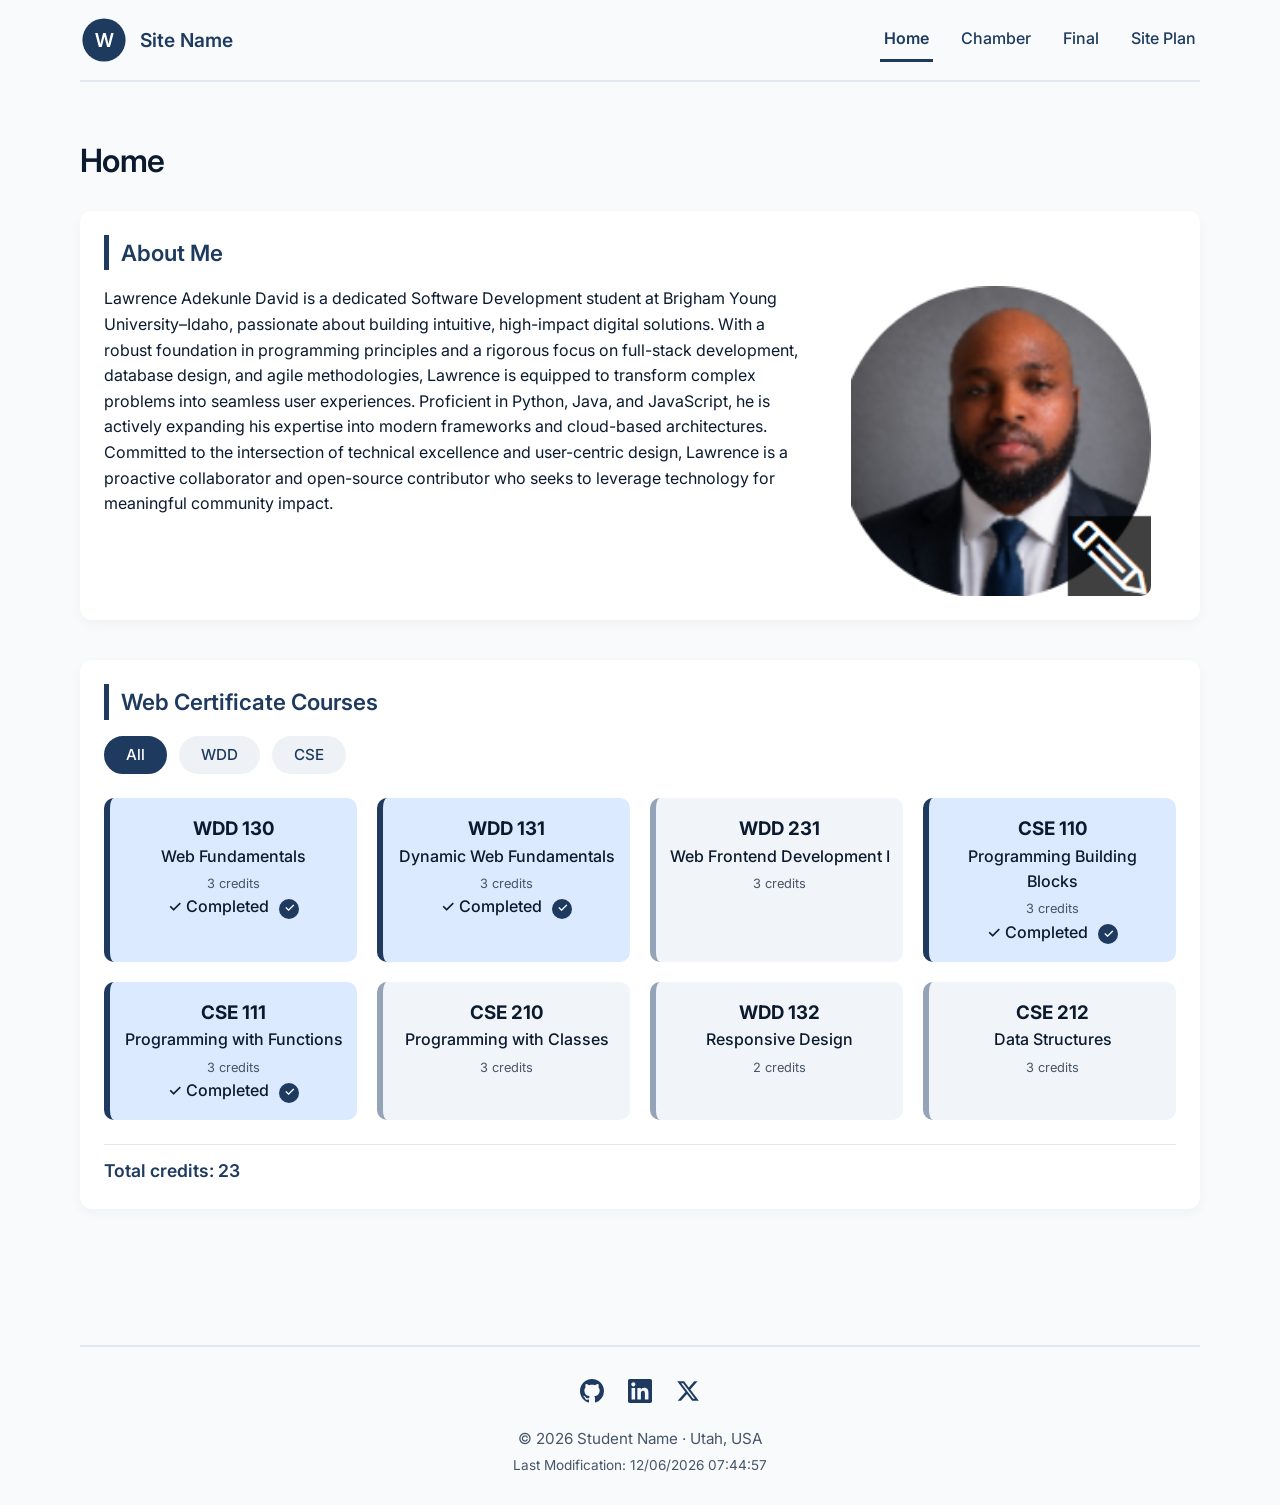
==== commit 6b913249: "update" ====
--- a/index.html
+++ b/index.html
@@ -43,6 +43,7 @@
                 <li><a href="index.html" class="active">Home</a></li>
                 <li><a href="chamber/index.html">Chamber</a></li>
                 <li><a href="#">Final</a></li>
+                <li><a href="siteplan.html">Site Plan</a></li>
             </ul>
         </nav>
     </header>
